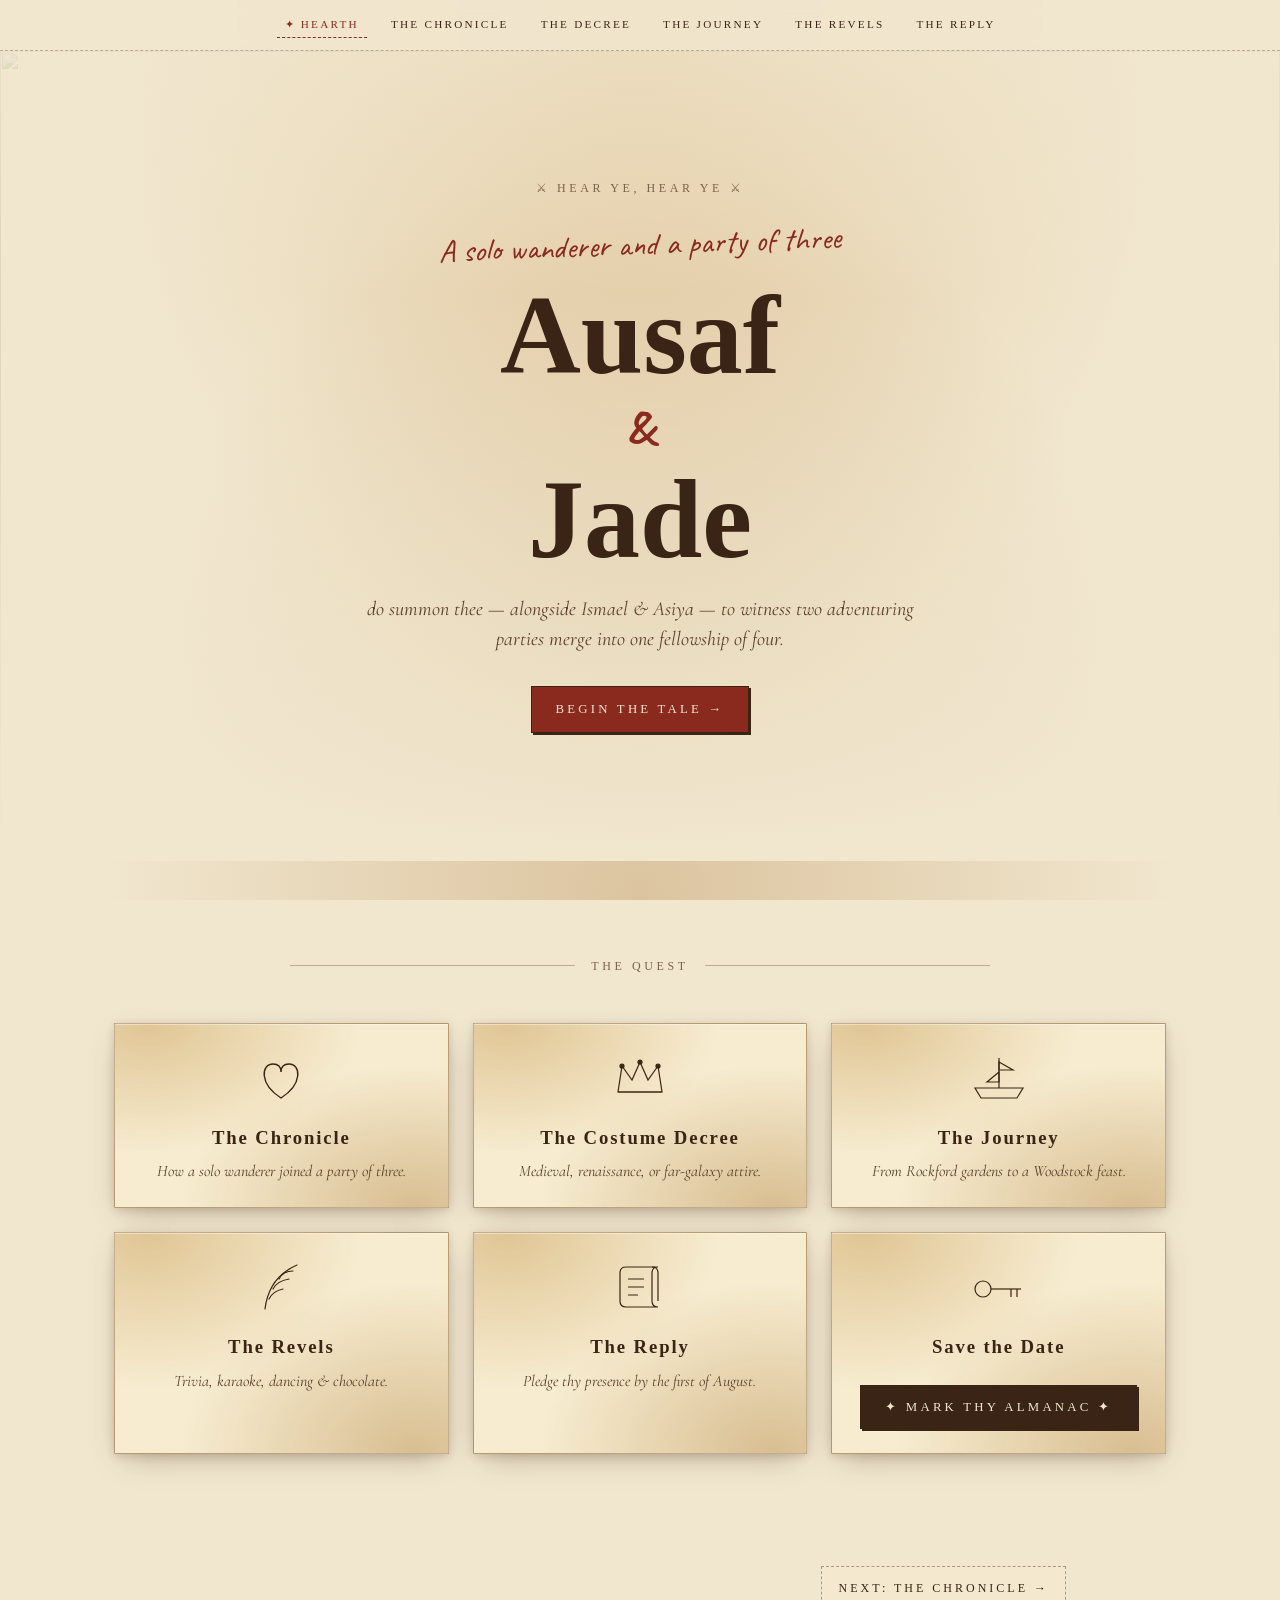
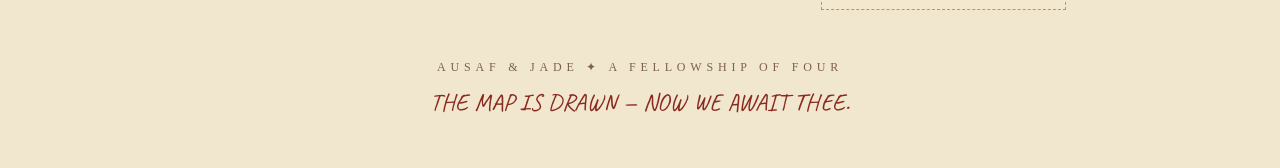
==== index.html @ 03f6eb36 "Add files via upload" ====
<!doctype html>
<html lang="en">
<head>
<meta charset="utf-8" />
<meta name="viewport" content="width=device-width,initial-scale=1" />
<title>Ausaf &amp; Jade — A Quest of Two Parties Becoming One</title>
<meta name="description" content="You are summoned to the costume wedding of Ausaf & Jade. Hand-drawn invitation in the style of a medieval treasure map. RSVP within." />
<link rel="stylesheet" href="styles.css" />
</head>
<body>
<nav class="site-nav"><div class="nav-inner">
  <a href="index.html">✦ Hearth</a>
  <a href="story.html">The Chronicle</a>
  <a href="details.html">The Decree</a>
  <a href="journey.html">The Journey</a>
  <a href="festivities.html">The Revels</a>
  <a href="rsvp.html">The Reply</a>
</div></nav>
<header class="hero">
  <img class="hero-bg" src="assets/treasure-map.jpg" alt="" aria-hidden="true" />
  <div class="hero-overlay"></div>
  <img class="compass" src="assets/compass.png" alt="" aria-hidden="true" />
  <div class="hero-inner">
    <p class="eyebrow mb-3">⚔ HEAR YE, HEAR YE ⚔</p>
    <p class="hand" style="font-size:2rem;transform:rotate(-2deg);margin-bottom:.5rem">A solo wanderer and a party of three</p>
    <h1>Ausaf<span class="amp">&amp;</span>Jade</h1>
    <p class="italic muted" style="font-size:1.25rem;max-width:36rem;margin:1rem auto 0">
      do summon thee — alongside Ismael &amp; Asiya — to witness two adventuring parties merge into one fellowship of four.
    </p>
    <div class="mt-4">
      <a class="btn" href="story.html">Begin the Tale →</a>
    </div>
  </div>
</header>

<section class="page-section container">
  <div class="divider"><span class="line"></span><span class="label">The Quest</span><span class="line"></span></div>
  <div class="grid-3">
    <a href="story.html" class="parchment-card detail-card" style="text-decoration:none;color:inherit">
      <div class="icon" data-sketch="heart"></div>
      <h3>The Chronicle</h3>
      <p class="muted italic">How a solo wanderer joined a party of three.</p>
    </a>
    <a href="details.html" class="parchment-card detail-card" style="text-decoration:none;color:inherit">
      <div class="icon" data-sketch="crown"></div>
      <h3>The Costume Decree</h3>
      <p class="muted italic">Medieval, renaissance, or far-galaxy attire.</p>
    </a>
    <a href="journey.html" class="parchment-card detail-card" style="text-decoration:none;color:inherit">
      <div class="icon" data-sketch="ship"></div>
      <h3>The Journey</h3>
      <p class="muted italic">From Rockford gardens to a Woodstock feast.</p>
    </a>
    <a href="festivities.html" class="parchment-card detail-card" style="text-decoration:none;color:inherit">
      <div class="icon" data-sketch="feather"></div>
      <h3>The Revels</h3>
      <p class="muted italic">Trivia, karaoke, dancing &amp; chocolate.</p>
    </a>
    <a href="rsvp.html" class="parchment-card detail-card" style="text-decoration:none;color:inherit">
      <div class="icon" data-sketch="scroll"></div>
      <h3>The Reply</h3>
      <p class="muted italic">Pledge thy presence by the first of August.</p>
    </a>
    <div class="parchment-card detail-card">
      <div class="icon" data-sketch="key"></div>
      <h3>Save the Date</h3>
      <button class="btn dark mt-2" data-ics>✦ Mark thy Almanac ✦</button>
    </div>
  </div>
</section>

<nav class="page-nav">
  <span></span>
  <a href="story.html">Next: The Chronicle →</a>
</nav>
<footer class="site-footer">Ausaf &amp; Jade ✦ A Fellowship of Four <span class="hand">the map is drawn — now we await thee.</span></footer>
<script src="main.js"></script>
</body></html>
---- styles.css ----
@import url("https://fonts.googleapis.com/css2?family=IM+Fell+English+SC&family=IM+Fell+English:ital@0;1&family=Caveat:wght@400;700&family=Cormorant+Garamond:ital,wght@0,400;0,600;1,400&display=swap");

:root {
  --parchment: #f1e7cf;
  --parchment-deep: #e5d4ad;
  --ink: #3a2415;
  --ink-faded: #5b3f2a;
  --ink-soft: #7d624a;
  --seal: #8a2a1f;
  --font-display: "IM Fell English SC", serif;
  --font-serif: "IM Fell English", "Cormorant Garamond", serif;
  --font-hand: "Caveat", cursive;
}

* { box-sizing: border-box; margin: 0; padding: 0; }
html { scroll-behavior: smooth; }
body {
  font-family: var(--font-serif);
  color: var(--ink);
  background-color: var(--parchment);
  background-image:
    radial-gradient(ellipse at top, rgba(200,150,80,0.35), transparent 60%),
    radial-gradient(ellipse at bottom, rgba(180,130,70,0.35), transparent 60%);
  background-attachment: fixed;
  line-height: 1.5;
  min-height: 100vh;
}
img { max-width: 100%; display: block; }
a { color: var(--seal); }

.font-display { font-family: var(--font-display); }
.font-hand    { font-family: var(--font-hand); }
.font-serif   { font-family: var(--font-serif); }

.container { max-width: 1100px; margin: 0 auto; padding: 0 1.5rem; }
.narrow    { max-width: 720px; margin: 0 auto; padding: 0 1.5rem; }
.center    { text-align: center; }

/* Nav */
.site-nav { position: sticky; top: 0; z-index: 50; background: rgba(241,231,207,0.92); backdrop-filter: blur(6px); border-bottom: 1px dashed rgba(58,36,21,0.3); }
.site-nav .nav-inner { display: flex; flex-wrap: wrap; gap: 1rem; align-items: center; justify-content: center; padding: 0.75rem 1rem; font-family: var(--font-display); letter-spacing: 0.2em; font-size: 0.7rem; text-transform: uppercase; }
.site-nav a { color: var(--ink); text-decoration: none; padding: 0.25rem 0.5rem; border-bottom: 1.5px dashed transparent; }
.site-nav a:hover { border-bottom-color: var(--seal); color: var(--seal); }
.site-nav a.active { color: var(--seal); border-bottom-color: var(--seal); }

/* Cards */
.parchment-card {
  background-color: #f7ecd0;
  background-image:
    radial-gradient(ellipse at 10% 0%, rgba(190,140,60,0.4), transparent 50%),
    radial-gradient(ellipse at 90% 100%, rgba(170,120,50,0.4), transparent 55%);
  border: 1px solid rgba(120,80,40,0.4);
  box-shadow: 0 1px 0 rgba(255,255,255,0.4) inset, 0 10px 30px -10px rgba(60,30,15,0.35), 0 2px 8px rgba(60,30,15,0.15);
  padding: 1.5rem;
}
.ink-border { border: 1.5px solid var(--ink); box-shadow: 2px 2px 0 0 var(--ink); }

h1, h2, h3 { font-family: var(--font-display); color: var(--ink); line-height: 1.05; }
.hand { font-family: var(--font-hand); color: var(--seal); }
.italic { font-style: italic; }
.muted { color: var(--ink-faded); }
.eyebrow { font-family: var(--font-display); text-transform: uppercase; letter-spacing: 0.3em; font-size: 0.75rem; color: var(--ink-soft); }

/* Hero */
.hero { position: relative; min-height: 90vh; display: flex; align-items: center; justify-content: center; text-align: center; padding: 3rem 1.5rem; overflow: hidden; }
.hero-bg { position: absolute; inset: 0; width: 100%; height: 100%; object-fit: cover; opacity: 0.3; mix-blend-mode: multiply; }
.hero-overlay { position: absolute; inset: 0; background: linear-gradient(to bottom, rgba(241,231,207,0.6), transparent 30%, var(--parchment)); }
.hero-inner { position: relative; max-width: 800px; }
.hero h1 { font-size: clamp(3.5rem, 10vw, 7rem); margin: 0.5rem 0; }
.amp { display: block; font-family: var(--font-hand); font-size: 3rem; color: var(--seal); transform: rotate(-3deg); margin: 0.5rem 0; }
.compass { position: absolute; top: 1.5rem; right: 1.5rem; width: 110px; opacity: 0.8; animation: spin 60s linear infinite; }
@keyframes spin { to { transform: rotate(360deg); } }

section.page-section { padding: 4rem 1.5rem; }
.divider { display: flex; align-items: center; gap: 1rem; max-width: 700px; margin: 2rem auto 3rem; }
.divider .line { flex: 1; height: 1px; background: var(--ink); opacity: 0.3; }
.divider .label { font-family: var(--font-display); letter-spacing: 0.3em; text-transform: uppercase; font-size: 0.75rem; color: var(--ink-soft); }

.section-title { font-size: clamp(2rem, 5vw, 3rem); margin-bottom: 0.5rem; }
.section-subtitle { font-family: var(--font-hand); font-size: 1.75rem; color: var(--seal); transform: rotate(-1deg); display: inline-block; }

.grid-3 { display: grid; gap: 1.5rem; grid-template-columns: 1fr; }
@media (min-width: 720px) { .grid-3 { grid-template-columns: repeat(3, 1fr); } }

.story-row { display: grid; gap: 2rem; align-items: center; margin: 3rem 0; }
@media (min-width: 720px) { .story-row { grid-template-columns: 1fr 1fr; } }
.story-row.reverse .text { order: 2; }
.story-row.reverse .art  { order: 1; }

.btn { display: inline-block; cursor: pointer; text-decoration: none; font-family: var(--font-display); letter-spacing: 0.25em; text-transform: uppercase; font-size: 0.8rem; padding: 0.8rem 1.5rem; background: var(--seal); color: var(--parchment); border: 1.5px solid var(--ink); box-shadow: 2px 2px 0 0 var(--ink); transition: transform 0.15s, box-shadow 0.15s; }
.btn:hover { transform: translate(2px,2px); box-shadow: none; }
.btn.ghost { background: transparent; color: var(--ink); }
.btn.dark  { background: var(--ink); color: var(--parchment); }

.page-nav { display: flex; justify-content: space-between; gap: 1rem; margin: 3rem auto 0; max-width: 900px; padding: 0 1.5rem; }
.page-nav a { font-family: var(--font-display); font-size: 0.75rem; letter-spacing: 0.25em; text-transform: uppercase; color: var(--ink); text-decoration: none; padding: 0.75rem 1rem; border: 1.5px dashed rgba(58,36,21,0.4); background: rgba(247,236,208,0.6); }
.page-nav a:hover { border-color: var(--seal); color: var(--seal); }

footer.site-footer { text-align: center; padding: 3rem 1.5rem; font-family: var(--font-display); letter-spacing: 0.4em; text-transform: uppercase; font-size: 0.75rem; color: var(--ink-soft); }
footer .hand { font-size: 1.5rem; margin-top: 0.5rem; display: block; letter-spacing: normal; }

.detail-card { text-align: center; }
.detail-card .icon { width: 64px; height: 64px; margin: 0 auto 1rem; }
.detail-card h3 { margin-bottom: 0.75rem; letter-spacing: 0.1em; }
.detail-card ul { list-style: none; font-style: italic; color: var(--ink-faded); }

/* Journey */
.journey { display: grid; gap: 1.5rem; }
@media (min-width: 900px) { .journey { grid-template-columns: 3fr 2fr; } }
.map-stage { position: relative; aspect-ratio: 4/3; overflow: hidden; }
.map-stage svg.map { position: absolute; inset: 0; width: 100%; height: 100%; color: var(--ink); }
.pin { position: absolute; transform: translate(-50%, -50%); background: none; border: 0; cursor: pointer; padding: 0; transition: transform 0.2s; }
.pin:hover { transform: translate(-50%, -50%) scale(1.1); }
.pin.active { transform: translate(-50%, -50%) scale(1.25); z-index: 5; }
.pin svg { filter: drop-shadow(2px 3px 0 rgba(60,30,15,0.3)); }
.pin .pin-label { position: absolute; bottom: -1.25rem; left: 50%; transform: translateX(-50%) rotate(-2deg); font-family: var(--font-hand); font-size: 1.1rem; color: var(--ink); white-space: nowrap; display: none; }
.pin.active .pin-label { display: block; }

.journey-info dl { margin: 1rem 0; }
.journey-info dt { font-family: var(--font-display); text-transform: uppercase; letter-spacing: 0.2em; font-size: 0.7rem; color: var(--ink-soft); margin-top: 0.5rem; }
.journey-info dd { margin-left: 0; }
.journey-buttons { display: flex; flex-wrap: wrap; gap: 0.5rem; margin-top: 1rem; }
.chip { font-family: var(--font-display); font-size: 0.65rem; letter-spacing: 0.2em; text-transform: uppercase; padding: 0.5rem 0.75rem; cursor: pointer; border: 2px dashed rgba(58,36,21,0.4); background: transparent; color: var(--ink); }
.chip.active { background: var(--ink); color: var(--parchment); border-color: var(--ink); }

/* Festivities */
.acts { list-style: none; display: grid; gap: 1.5rem; max-width: 850px; margin: 0 auto; }
@media (min-width: 720px) { .acts { grid-template-columns: 1fr 1fr; } }
.act { display: flex; gap: 1rem; align-items: flex-start; }
.act .icon { width: 48px; height: 48px; flex-shrink: 0; }
.act .time { font-family: var(--font-display); letter-spacing: 0.25em; font-size: 0.75rem; color: var(--seal); text-transform: uppercase; }
.act .title { font-family: var(--font-display); font-size: 1.4rem; color: var(--ink); }
.act .note { font-family: var(--font-hand); font-size: 1.2rem; color: var(--ink-faded); }

/* RSVP */
form.rsvp { display: grid; gap: 1.5rem; }
form.rsvp .row { display: grid; gap: 1.5rem; }
@media (min-width: 600px) { form.rsvp .row.two { grid-template-columns: 1fr 1fr; } }
form.rsvp label.field-label { display: block; font-family: var(--font-display); text-transform: uppercase; letter-spacing: 0.2em; font-size: 0.7rem; color: var(--ink-soft); margin-bottom: 0.25rem; }
form.rsvp input[type="text"], form.rsvp input[type="email"], form.rsvp input[type="number"], form.rsvp textarea { width: 100%; background: transparent; border: 0; border-bottom: 2px dashed rgba(58,36,21,0.5); font-family: var(--font-hand); font-size: 1.5rem; color: var(--ink); padding: 0.4rem 0; outline: none; transition: border-color 0.2s; }
form.rsvp input:focus, form.rsvp textarea:focus { border-color: var(--seal); }
form.rsvp textarea { resize: vertical; min-height: 5rem; }
.radio-group { display: flex; gap: 1.5rem; padding-top: 0.5rem; font-family: var(--font-hand); font-size: 1.4rem; }
.radio-group label { display: inline-flex; align-items: center; gap: 0.4rem; cursor: pointer; }
.diet-grid { display: flex; flex-wrap: wrap; gap: 0.5rem; padding-top: 0.5rem; }
.diet { font-family: var(--font-hand); font-size: 1.1rem; padding: 0.3rem 0.9rem; border: 2px dashed rgba(58,36,21,0.4); background: transparent; color: var(--ink); cursor: pointer; }
.diet.on { background: var(--seal); color: var(--parchment); border-color: var(--seal); transform: rotate(-1deg); }
.error { color: var(--seal); font-family: var(--font-hand); font-size: 1.2rem; }
.success { text-align: center; padding: 2rem; }
.success .big { font-family: var(--font-hand); font-size: 3rem; color: var(--seal); transform: rotate(-2deg); display: inline-block; }

.hidden { display: none !important; }
.mt-1 { margin-top: 0.5rem; } .mt-2 { margin-top: 1rem; } .mt-3 { margin-top: 1.5rem; } .mt-4 { margin-top: 2rem; }
.mb-1 { margin-bottom: 0.5rem; } .mb-2 { margin-bottom: 1rem; } .mb-3 { margin-bottom: 1.5rem; }
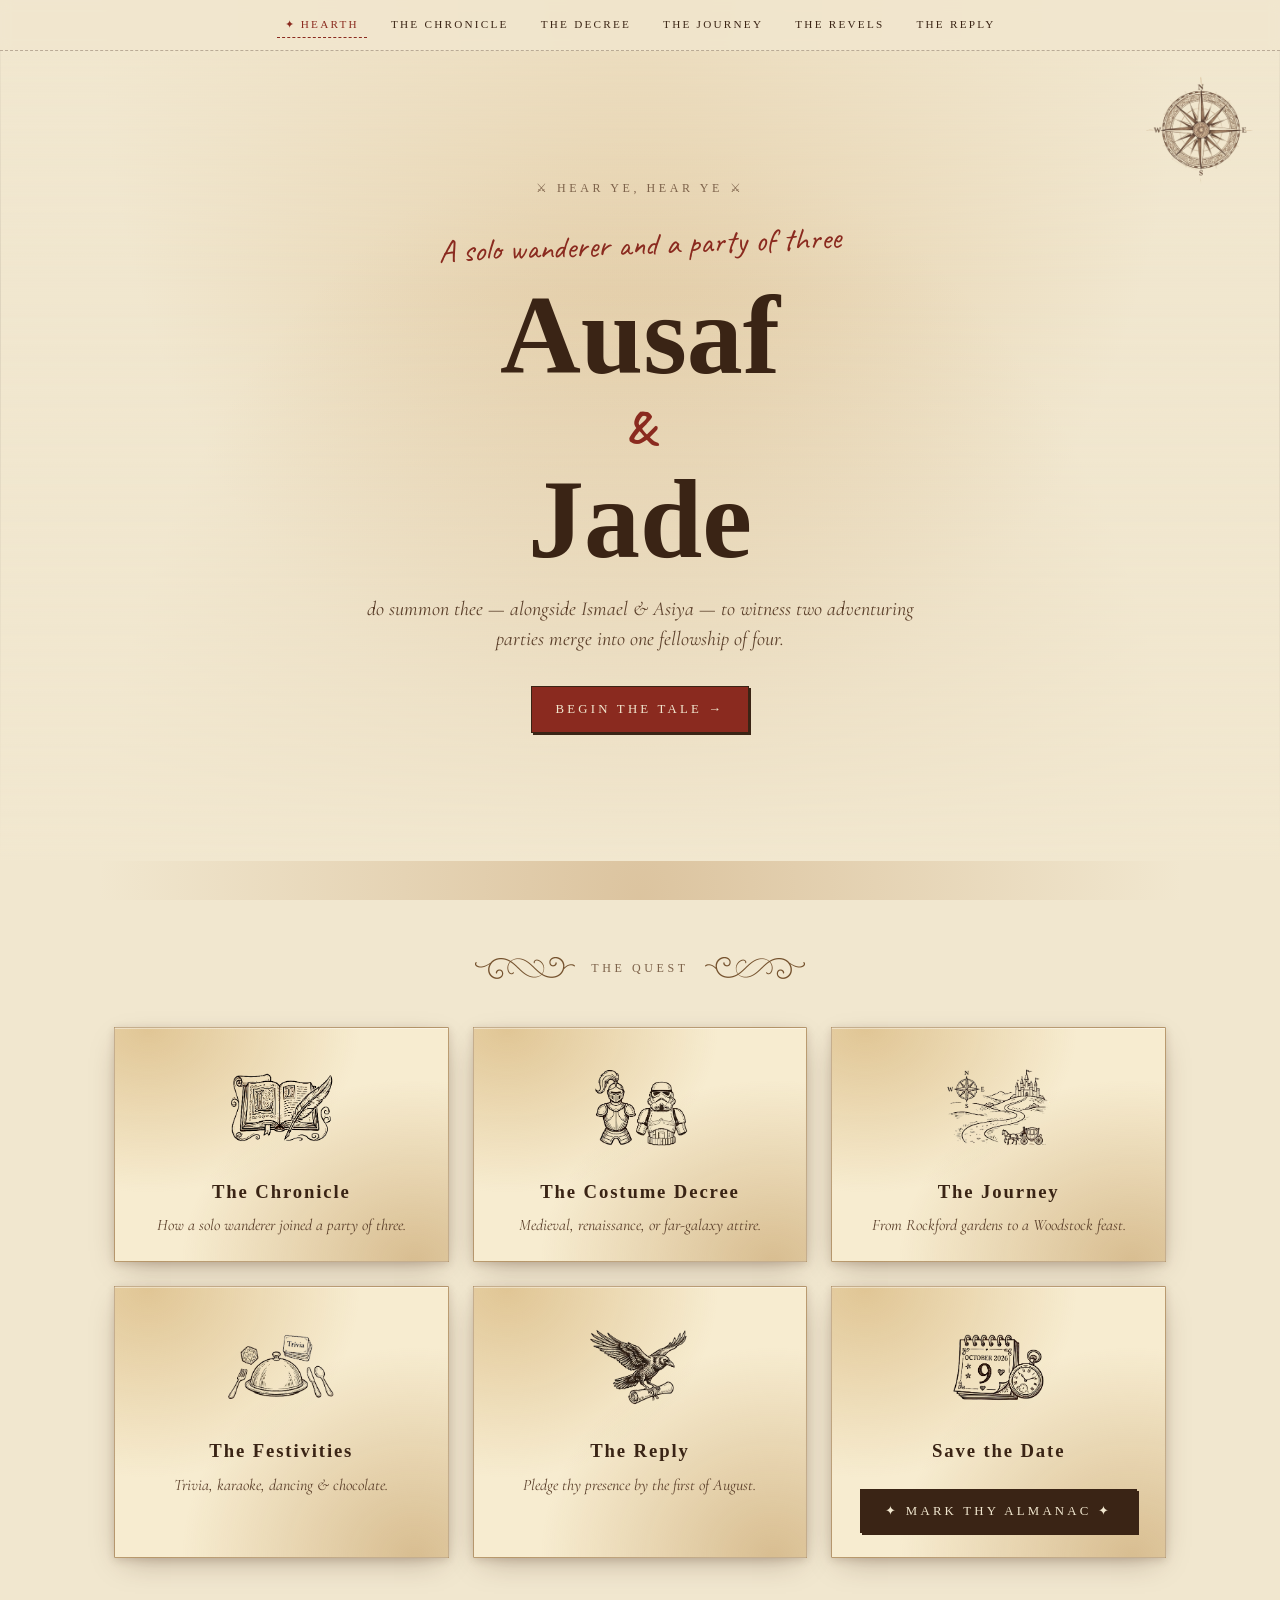
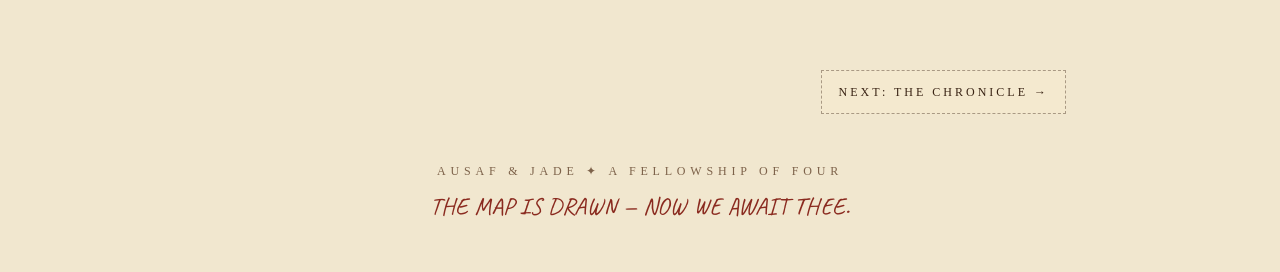
==== commit 9c1375c4: "Update wedding site content" ====
--- a/index.html
+++ b/index.html
@@ -17,7 +17,7 @@
   <a href="rsvp.html">The Reply</a>
 </div></nav>
 <header class="hero">
-  <img class="hero-bg" src="assets/treasure-map.jpg" alt="" aria-hidden="true" />
+  <img class="hero-bg" src="assets/home-map.png" alt="" aria-hidden="true" />
   <div class="hero-overlay"></div>
   <img class="compass" src="assets/compass.png" alt="" aria-hidden="true" />
   <div class="hero-inner">
@@ -34,35 +34,35 @@
 </header>
 
 <section class="page-section container">
-  <div class="divider"><span class="line"></span><span class="label">The Quest</span><span class="line"></span></div>
+  <div class="divider"><img class="line" src="assets/left-line.png" alt="" aria-hidden="true" /><span class="label">The Quest</span><img class="line" src="assets/right-line.png" alt="" aria-hidden="true" /></div>
   <div class="grid-3">
     <a href="story.html" class="parchment-card detail-card" style="text-decoration:none;color:inherit">
-      <div class="icon" data-sketch="heart"></div>
+      <img class="icon" src="assets/lore-symbol.png" alt="" aria-hidden="true" />
       <h3>The Chronicle</h3>
       <p class="muted italic">How a solo wanderer joined a party of three.</p>
     </a>
     <a href="details.html" class="parchment-card detail-card" style="text-decoration:none;color:inherit">
-      <div class="icon" data-sketch="crown"></div>
+      <img class="icon" src="assets/attire-symbol.png" alt="" aria-hidden="true" />
       <h3>The Costume Decree</h3>
       <p class="muted italic">Medieval, renaissance, or far-galaxy attire.</p>
     </a>
     <a href="journey.html" class="parchment-card detail-card" style="text-decoration:none;color:inherit">
-      <div class="icon" data-sketch="ship"></div>
+      <img class="icon" src="assets/journey-symbol.png" alt="" aria-hidden="true" />
       <h3>The Journey</h3>
       <p class="muted italic">From Rockford gardens to a Woodstock feast.</p>
     </a>
     <a href="festivities.html" class="parchment-card detail-card" style="text-decoration:none;color:inherit">
-      <div class="icon" data-sketch="feather"></div>
-      <h3>The Revels</h3>
+      <img class="icon" src="assets/dinner-symbol.png" alt="" aria-hidden="true" />
+      <h3>The Festivities</h3>
       <p class="muted italic">Trivia, karaoke, dancing &amp; chocolate.</p>
     </a>
     <a href="rsvp.html" class="parchment-card detail-card" style="text-decoration:none;color:inherit">
-      <div class="icon" data-sketch="scroll"></div>
+      <img class="icon" src="assets/raven-symbol.png" alt="" aria-hidden="true" />
       <h3>The Reply</h3>
       <p class="muted italic">Pledge thy presence by the first of August.</p>
     </a>
     <div class="parchment-card detail-card">
-      <div class="icon" data-sketch="key"></div>
+      <img class="icon" src="assets/date-symbol.png" alt="" aria-hidden="true" />
       <h3>Save the Date</h3>
       <button class="btn dark mt-2" data-ics>✦ Mark thy Almanac ✦</button>
     </div>
--- a/styles.css
+++ b/styles.css
@@ -52,6 +52,12 @@
   border: 1px solid rgba(120,80,40,0.4);
   box-shadow: 0 1px 0 rgba(255,255,255,0.4) inset, 0 10px 30px -10px rgba(60,30,15,0.35), 0 2px 8px rgba(60,30,15,0.15);
   padding: 1.5rem;
+  transform: translateY(0);
+  transition: transform 0.25s ease, box-shadow 0.25s ease;
+}
+.parchment-card:hover {
+  transform: translateY(-10px);
+  box-shadow: 0 1px 0 rgba(255,255,255,0.4) inset, 0 20px 40px -10px rgba(60,30,15,0.25), 0 8px 20px rgba(60,30,15,0.12);
 }
 .ink-border { border: 1.5px solid var(--ink); box-shadow: 2px 2px 0 0 var(--ink); }
 
@@ -63,7 +69,7 @@
 
 /* Hero */
 .hero { position: relative; min-height: 90vh; display: flex; align-items: center; justify-content: center; text-align: center; padding: 3rem 1.5rem; overflow: hidden; }
-.hero-bg { position: absolute; inset: 0; width: 100%; height: 100%; object-fit: cover; opacity: 0.3; mix-blend-mode: multiply; }
+.hero-bg { position: absolute; inset: 0; width: 100%; height: 130%; top: -15%; object-fit: cover; opacity: 0.3; mix-blend-mode: multiply; will-change: transform; }
 .hero-overlay { position: absolute; inset: 0; background: linear-gradient(to bottom, rgba(241,231,207,0.6), transparent 30%, var(--parchment)); }
 .hero-inner { position: relative; max-width: 800px; }
 .hero h1 { font-size: clamp(3.5rem, 10vw, 7rem); margin: 0.5rem 0; }
@@ -72,9 +78,9 @@
 @keyframes spin { to { transform: rotate(360deg); } }
 
 section.page-section { padding: 4rem 1.5rem; }
-.divider { display: flex; align-items: center; gap: 1rem; max-width: 700px; margin: 2rem auto 3rem; }
-.divider .line { flex: 1; height: 1px; background: var(--ink); opacity: 0.3; }
-.divider .label { font-family: var(--font-display); letter-spacing: 0.3em; text-transform: uppercase; font-size: 0.75rem; color: var(--ink-soft); }
+.divider { display: flex; align-items: center; justify-content: center; gap: 1rem; max-width: 700px; margin: 2rem auto 3rem; }
+.divider .line { width: 100px; height: auto; display: block; opacity: 0.85; flex-shrink: 0; }
+.divider .label { font-family: var(--font-display); letter-spacing: 0.3em; text-transform: uppercase; font-size: 0.75rem; color: var(--ink-soft); text-align: center; }
 
 .section-title { font-size: clamp(2rem, 5vw, 3rem); margin-bottom: 0.5rem; }
 .section-subtitle { font-family: var(--font-hand); font-size: 1.75rem; color: var(--seal); transform: rotate(-1deg); display: inline-block; }
@@ -100,14 +106,24 @@
 footer .hand { font-size: 1.5rem; margin-top: 0.5rem; display: block; letter-spacing: normal; }
 
 .detail-card { text-align: center; }
-.detail-card .icon { width: 64px; height: 64px; margin: 0 auto 1rem; }
+.detail-card .icon { width: 110px; height: 110px; margin: 0 auto 1.25rem; object-fit: contain; display: block; }
 .detail-card h3 { margin-bottom: 0.75rem; letter-spacing: 0.1em; }
 .detail-card ul { list-style: none; font-style: italic; color: var(--ink-faded); }
+
+.family-img {
+  transform: rotate(8deg);
+  filter: drop-shadow(2px 3px 0 rgba(60,30,15,0.2));
+  transition: transform 0.3s ease, filter 0.3s ease;
+}
+.family-img:hover {
+  transform: rotate(-5deg);
+  filter: drop-shadow(4px 8px 5px rgba(60,30,15,0.45));
+}
 
 /* Journey */
 .journey { display: grid; gap: 1.5rem; }
 @media (min-width: 900px) { .journey { grid-template-columns: 3fr 2fr; } }
-.map-stage { position: relative; aspect-ratio: 4/3; overflow: hidden; }
+.map-stage { position: relative; overflow: hidden; }
 .map-stage svg.map { position: absolute; inset: 0; width: 100%; height: 100%; color: var(--ink); }
 .pin { position: absolute; transform: translate(-50%, -50%); background: none; border: 0; cursor: pointer; padding: 0; transition: transform 0.2s; }
 .pin:hover { transform: translate(-50%, -50%) scale(1.1); }
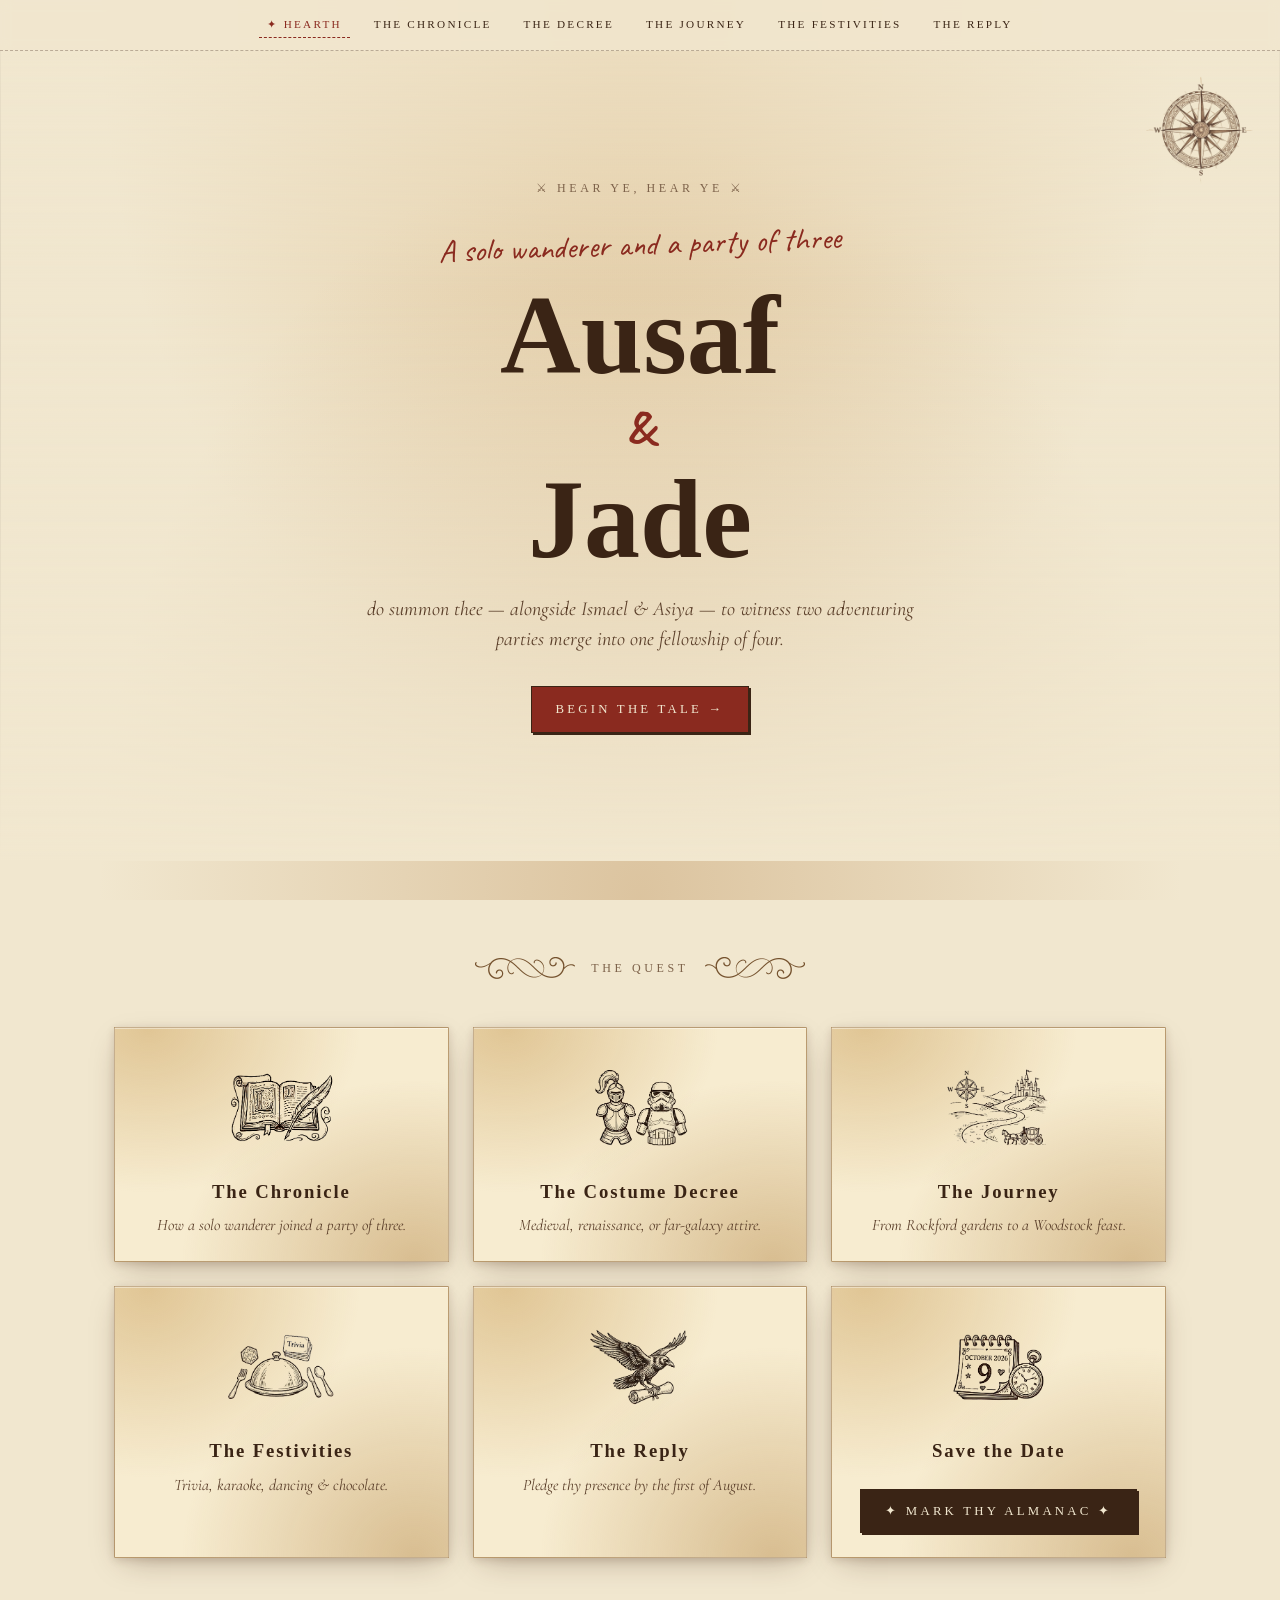
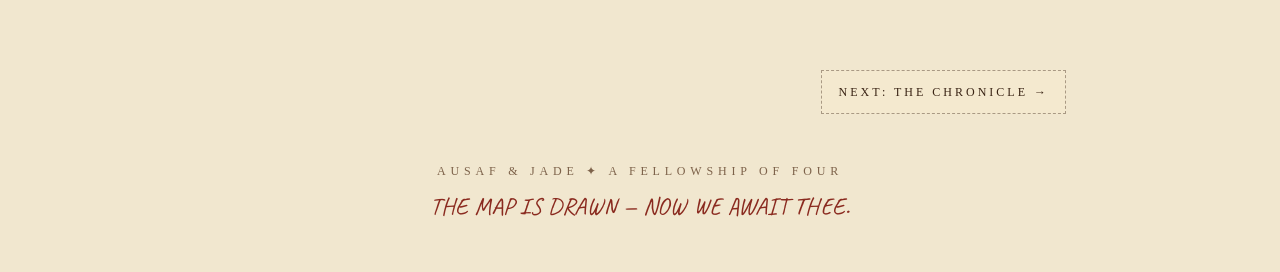
==== commit fd8f006d: "changed icons" ====
--- a/index.html
+++ b/index.html
@@ -13,7 +13,7 @@
   <a href="story.html">The Chronicle</a>
   <a href="details.html">The Decree</a>
   <a href="journey.html">The Journey</a>
-  <a href="festivities.html">The Revels</a>
+  <a href="festivities.html">THE FESTIVITIES</a>
   <a href="rsvp.html">The Reply</a>
 </div></nav>
 <header class="hero">
--- a/styles.css
+++ b/styles.css
@@ -143,10 +143,12 @@
 .acts { list-style: none; display: grid; gap: 1.5rem; max-width: 850px; margin: 0 auto; }
 @media (min-width: 720px) { .acts { grid-template-columns: 1fr 1fr; } }
 .act { display: flex; gap: 1rem; align-items: flex-start; }
-.act .icon { width: 48px; height: 48px; flex-shrink: 0; }
+.act .icon { width: 48px; height: 48px; flex-shrink: 0; object-fit: contain; }
 .act .time { font-family: var(--font-display); letter-spacing: 0.25em; font-size: 0.75rem; color: var(--seal); text-transform: uppercase; }
 .act .title { font-family: var(--font-display); font-size: 1.4rem; color: var(--ink); }
 .act .note { font-family: var(--font-hand); font-size: 1.2rem; color: var(--ink-faded); }
+.story-img-3 { transform: rotateZ(-8deg); transition: transform 0.3s ease; }
+.story-img-3:hover { transform: rotateZ(10deg); }
 
 /* RSVP */
 form.rsvp { display: grid; gap: 1.5rem; }
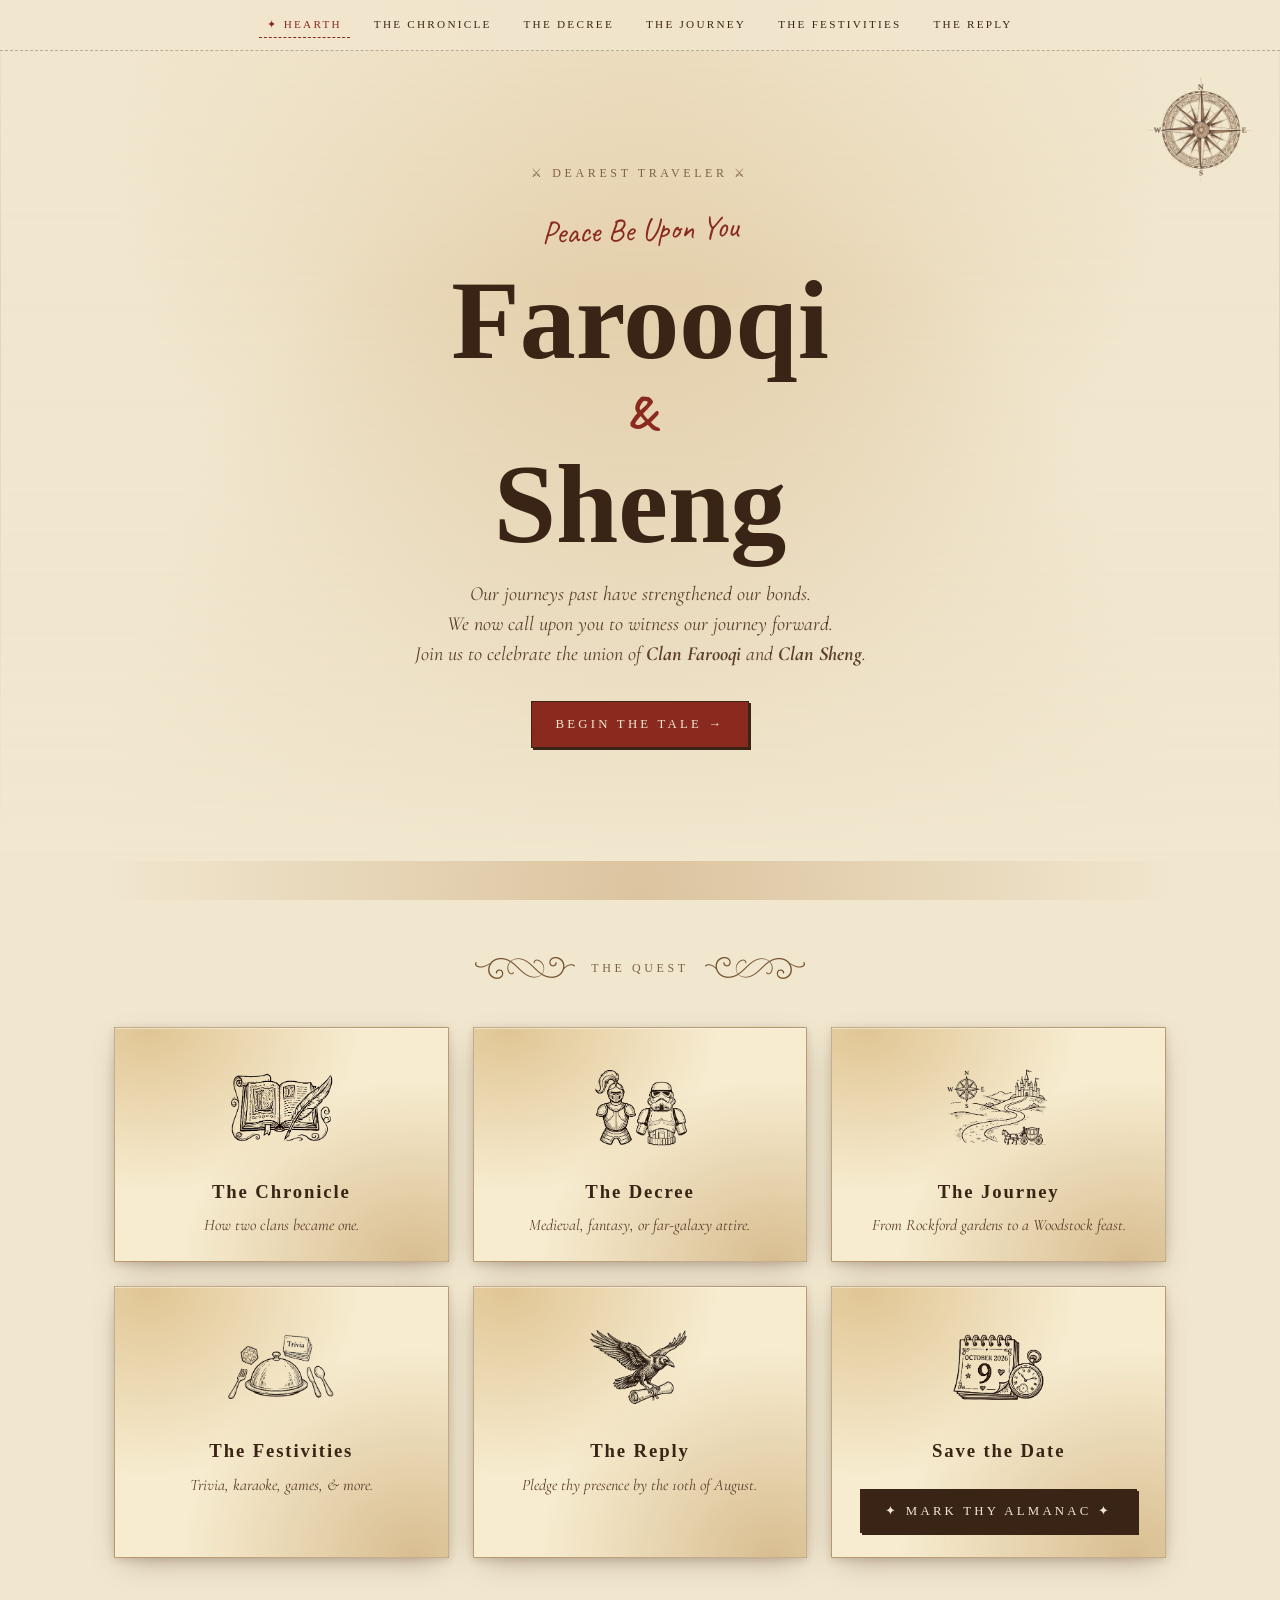
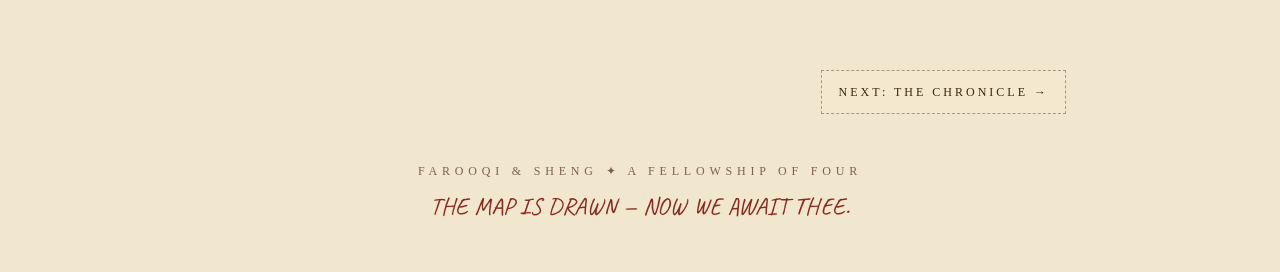
==== commit 6505f603: "finalizing edits 01" ====
--- a/index.html
+++ b/index.html
@@ -3,8 +3,8 @@
 <head>
 <meta charset="utf-8" />
 <meta name="viewport" content="width=device-width,initial-scale=1" />
-<title>Ausaf &amp; Jade — A Quest of Two Parties Becoming One</title>
-<meta name="description" content="You are summoned to the costume wedding of Ausaf & Jade. Hand-drawn invitation in the style of a medieval treasure map. RSVP within." />
+<title>Farooqi &amp; Sheng — A Quest of Two Parties Becoming One</title>
+<meta name="description" content="You are summoned to the costume wedding of Farooqi & Sheng. Hand-drawn invitation in the style of a medieval treasure map. RSVP within." />
 <link rel="stylesheet" href="styles.css" />
 </head>
 <body>
@@ -21,11 +21,12 @@
   <div class="hero-overlay"></div>
   <img class="compass" src="assets/compass.png" alt="" aria-hidden="true" />
   <div class="hero-inner">
-    <p class="eyebrow mb-3">⚔ HEAR YE, HEAR YE ⚔</p>
-    <p class="hand" style="font-size:2rem;transform:rotate(-2deg);margin-bottom:.5rem">A solo wanderer and a party of three</p>
-    <h1>Ausaf<span class="amp">&amp;</span>Jade</h1>
+    <p class="eyebrow mb-3">⚔ DEAREST TRAVELER ⚔</p>
+    <p class="hand" style="font-size:2rem;transform:rotate(-2deg);margin-bottom:.5rem">Peace Be Upon You</p>
+    <h1>Farooqi<span class="amp">&amp;</span>Sheng</h1>
     <p class="italic muted" style="font-size:1.25rem;max-width:36rem;margin:1rem auto 0">
-      do summon thee — alongside Ismael &amp; Asiya — to witness two adventuring parties merge into one fellowship of four.
+      Our journeys past have strengthened our bonds.<br> We now call upon you to witness our journey forward.
+      <br> Join us to celebrate the union of <b>Clan Farooqi</b> and <b>Clan Sheng</b>. 
     </p>
     <div class="mt-4">
       <a class="btn" href="story.html">Begin the Tale →</a>
@@ -39,12 +40,12 @@
     <a href="story.html" class="parchment-card detail-card" style="text-decoration:none;color:inherit">
       <img class="icon" src="assets/lore-symbol.png" alt="" aria-hidden="true" />
       <h3>The Chronicle</h3>
-      <p class="muted italic">How a solo wanderer joined a party of three.</p>
+      <p class="muted italic">How two clans became one.</p>
     </a>
     <a href="details.html" class="parchment-card detail-card" style="text-decoration:none;color:inherit">
       <img class="icon" src="assets/attire-symbol.png" alt="" aria-hidden="true" />
-      <h3>The Costume Decree</h3>
-      <p class="muted italic">Medieval, renaissance, or far-galaxy attire.</p>
+      <h3>The Decree</h3>
+      <p class="muted italic">Medieval, fantasy, or far-galaxy attire.</p>
     </a>
     <a href="journey.html" class="parchment-card detail-card" style="text-decoration:none;color:inherit">
       <img class="icon" src="assets/journey-symbol.png" alt="" aria-hidden="true" />
@@ -54,12 +55,12 @@
     <a href="festivities.html" class="parchment-card detail-card" style="text-decoration:none;color:inherit">
       <img class="icon" src="assets/dinner-symbol.png" alt="" aria-hidden="true" />
       <h3>The Festivities</h3>
-      <p class="muted italic">Trivia, karaoke, dancing &amp; chocolate.</p>
+      <p class="muted italic">Trivia, karaoke, games, &amp; more.</p>
     </a>
     <a href="rsvp.html" class="parchment-card detail-card" style="text-decoration:none;color:inherit">
       <img class="icon" src="assets/raven-symbol.png" alt="" aria-hidden="true" />
       <h3>The Reply</h3>
-      <p class="muted italic">Pledge thy presence by the first of August.</p>
+      <p class="muted italic">Pledge thy presence by the 10th of August.</p>
     </a>
     <div class="parchment-card detail-card">
       <img class="icon" src="assets/date-symbol.png" alt="" aria-hidden="true" />
@@ -73,6 +74,6 @@
   <span></span>
   <a href="story.html">Next: The Chronicle →</a>
 </nav>
-<footer class="site-footer">Ausaf &amp; Jade ✦ A Fellowship of Four <span class="hand">the map is drawn — now we await thee.</span></footer>
+<footer class="site-footer">Farooqi &amp; Sheng ✦ A Fellowship of Four <span class="hand">the map is drawn — now we await thee.</span></footer>
 <script src="main.js"></script>
 </body></html>
--- a/styles.css
+++ b/styles.css
@@ -26,7 +26,8 @@
   min-height: 100vh;
 }
 img { max-width: 100%; display: block; }
-a { color: var(--seal); }
+a { color: var(--seal); text-decoration: none; }
+a:hover { text-decoration: underline; }
 
 .font-display { font-family: var(--font-display); }
 .font-hand    { font-family: var(--font-hand); }
@@ -40,7 +41,7 @@
 .site-nav { position: sticky; top: 0; z-index: 50; background: rgba(241,231,207,0.92); backdrop-filter: blur(6px); border-bottom: 1px dashed rgba(58,36,21,0.3); }
 .site-nav .nav-inner { display: flex; flex-wrap: wrap; gap: 1rem; align-items: center; justify-content: center; padding: 0.75rem 1rem; font-family: var(--font-display); letter-spacing: 0.2em; font-size: 0.7rem; text-transform: uppercase; }
 .site-nav a { color: var(--ink); text-decoration: none; padding: 0.25rem 0.5rem; border-bottom: 1.5px dashed transparent; }
-.site-nav a:hover { border-bottom-color: var(--seal); color: var(--seal); }
+.site-nav a:hover { border-bottom-color: var(--seal); color: var(--seal); text-decoration: none; }
 .site-nav a.active { color: var(--seal); border-bottom-color: var(--seal); }
 
 /* Cards */
@@ -88,19 +89,22 @@
 .grid-3 { display: grid; gap: 1.5rem; grid-template-columns: 1fr; }
 @media (min-width: 720px) { .grid-3 { grid-template-columns: repeat(3, 1fr); } }
 
+.grid-2 { display: grid; gap: 1.5rem; grid-template-columns: 1fr; }
+@media (min-width: 720px) { .grid-2 { grid-template-columns: repeat(2, 1fr); } }
+
 .story-row { display: grid; gap: 2rem; align-items: center; margin: 3rem 0; }
 @media (min-width: 720px) { .story-row { grid-template-columns: 1fr 1fr; } }
 .story-row.reverse .text { order: 2; }
 .story-row.reverse .art  { order: 1; }
 
 .btn { display: inline-block; cursor: pointer; text-decoration: none; font-family: var(--font-display); letter-spacing: 0.25em; text-transform: uppercase; font-size: 0.8rem; padding: 0.8rem 1.5rem; background: var(--seal); color: var(--parchment); border: 1.5px solid var(--ink); box-shadow: 2px 2px 0 0 var(--ink); transition: transform 0.15s, box-shadow 0.15s; }
-.btn:hover { transform: translate(2px,2px); box-shadow: none; }
+.btn:hover { transform: translate(2px,2px); box-shadow: none; text-decoration: none; }
 .btn.ghost { background: transparent; color: var(--ink); }
 .btn.dark  { background: var(--ink); color: var(--parchment); }
 
 .page-nav { display: flex; justify-content: space-between; gap: 1rem; margin: 3rem auto 0; max-width: 900px; padding: 0 1.5rem; }
 .page-nav a { font-family: var(--font-display); font-size: 0.75rem; letter-spacing: 0.25em; text-transform: uppercase; color: var(--ink); text-decoration: none; padding: 0.75rem 1rem; border: 1.5px dashed rgba(58,36,21,0.4); background: rgba(247,236,208,0.6); }
-.page-nav a:hover { border-color: var(--seal); color: var(--seal); }
+.page-nav a:hover { border-color: var(--seal); color: var(--seal); text-decoration: none; }
 
 footer.site-footer { text-align: center; padding: 3rem 1.5rem; font-family: var(--font-display); letter-spacing: 0.4em; text-transform: uppercase; font-size: 0.75rem; color: var(--ink-soft); }
 footer .hand { font-size: 1.5rem; margin-top: 0.5rem; display: block; letter-spacing: normal; }
@@ -109,8 +113,14 @@
 .detail-card .icon { width: 110px; height: 110px; margin: 0 auto 1.25rem; object-fit: contain; display: block; }
 .detail-card h3 { margin-bottom: 0.75rem; letter-spacing: 0.1em; }
 .detail-card ul { list-style: none; font-style: italic; color: var(--ink-faded); }
+.detail-card p.hand-note { font-style: italic; color: var(--ink-faded); }
+.detail-card .icon-row { display: flex; justify-content: center; gap: 1.5rem; margin: 0 auto 1.25rem; }
+.detail-card .icon-row .icon { margin: 0; }
 
 .family-img {
+  width: 100%;
+  max-width: min(320px, 100%);
+  height: auto;
   transform: rotate(8deg);
   filter: drop-shadow(2px 3px 0 rgba(60,30,15,0.2));
   transition: transform 0.3s ease, filter 0.3s ease;
@@ -140,14 +150,27 @@
 .chip.active { background: var(--ink); color: var(--parchment); border-color: var(--ink); }
 
 /* Festivities */
-.acts { list-style: none; display: grid; gap: 1.5rem; max-width: 850px; margin: 0 auto; }
-@media (min-width: 720px) { .acts { grid-template-columns: 1fr 1fr; } }
+.acts { list-style: none; display: grid; gap: 1.5rem; max-width: 640px; margin: 0 auto; }
 .act { display: flex; gap: 1rem; align-items: flex-start; }
 .act .icon { width: 48px; height: 48px; flex-shrink: 0; object-fit: contain; }
 .act .time { font-family: var(--font-display); letter-spacing: 0.25em; font-size: 0.75rem; color: var(--seal); text-transform: uppercase; }
 .act .title { font-family: var(--font-display); font-size: 1.4rem; color: var(--ink); }
 .act .note { font-family: var(--font-hand); font-size: 1.2rem; color: var(--ink-faded); }
-.story-img-3 { transform: rotateZ(-8deg); transition: transform 0.3s ease; }
+
+.act.act-special {
+  background-color: #8a5650;
+  background-image: none;
+  border-color: rgba(0,0,0,0.15);
+  padding: 0.65rem 1.5rem;
+  box-shadow: 0 1px 0 rgba(255,255,255,0.15) inset, 0 4px 10px rgba(60,20,15,0.15);
+}
+.act.act-special:hover { transform: none; box-shadow: 0 1px 0 rgba(255,255,255,0.15) inset, 0 4px 10px rgba(60,20,15,0.15); }
+.act.act-special > div { display: flex; flex-direction: column; gap: 0.15rem; }
+.act.act-special .time { color: rgba(255,255,255,0.7); font-size: 0.65rem; line-height: 1.2; }
+.act.act-special .title { color: rgba(255,255,255,0.92); font-size: 1.1rem; line-height: 1.2; }
+.act.act-special .note { color: rgba(255,255,255,0.65); font-size: 1rem; line-height: 1.2; }
+.story-img-3 { max-width: min(480px, 100%); transform: rotateZ(-8deg); transition: transform 0.3s ease; }
+@media (min-width: 720px) { .story-img-2 { max-width: min(448px, 100%); } }
 .story-img-3:hover { transform: rotateZ(10deg); }
 
 /* RSVP */
@@ -160,9 +183,6 @@
 form.rsvp textarea { resize: vertical; min-height: 5rem; }
 .radio-group { display: flex; gap: 1.5rem; padding-top: 0.5rem; font-family: var(--font-hand); font-size: 1.4rem; }
 .radio-group label { display: inline-flex; align-items: center; gap: 0.4rem; cursor: pointer; }
-.diet-grid { display: flex; flex-wrap: wrap; gap: 0.5rem; padding-top: 0.5rem; }
-.diet { font-family: var(--font-hand); font-size: 1.1rem; padding: 0.3rem 0.9rem; border: 2px dashed rgba(58,36,21,0.4); background: transparent; color: var(--ink); cursor: pointer; }
-.diet.on { background: var(--seal); color: var(--parchment); border-color: var(--seal); transform: rotate(-1deg); }
 .error { color: var(--seal); font-family: var(--font-hand); font-size: 1.2rem; }
 .success { text-align: center; padding: 2rem; }
 .success .big { font-family: var(--font-hand); font-size: 3rem; color: var(--seal); transform: rotate(-2deg); display: inline-block; }
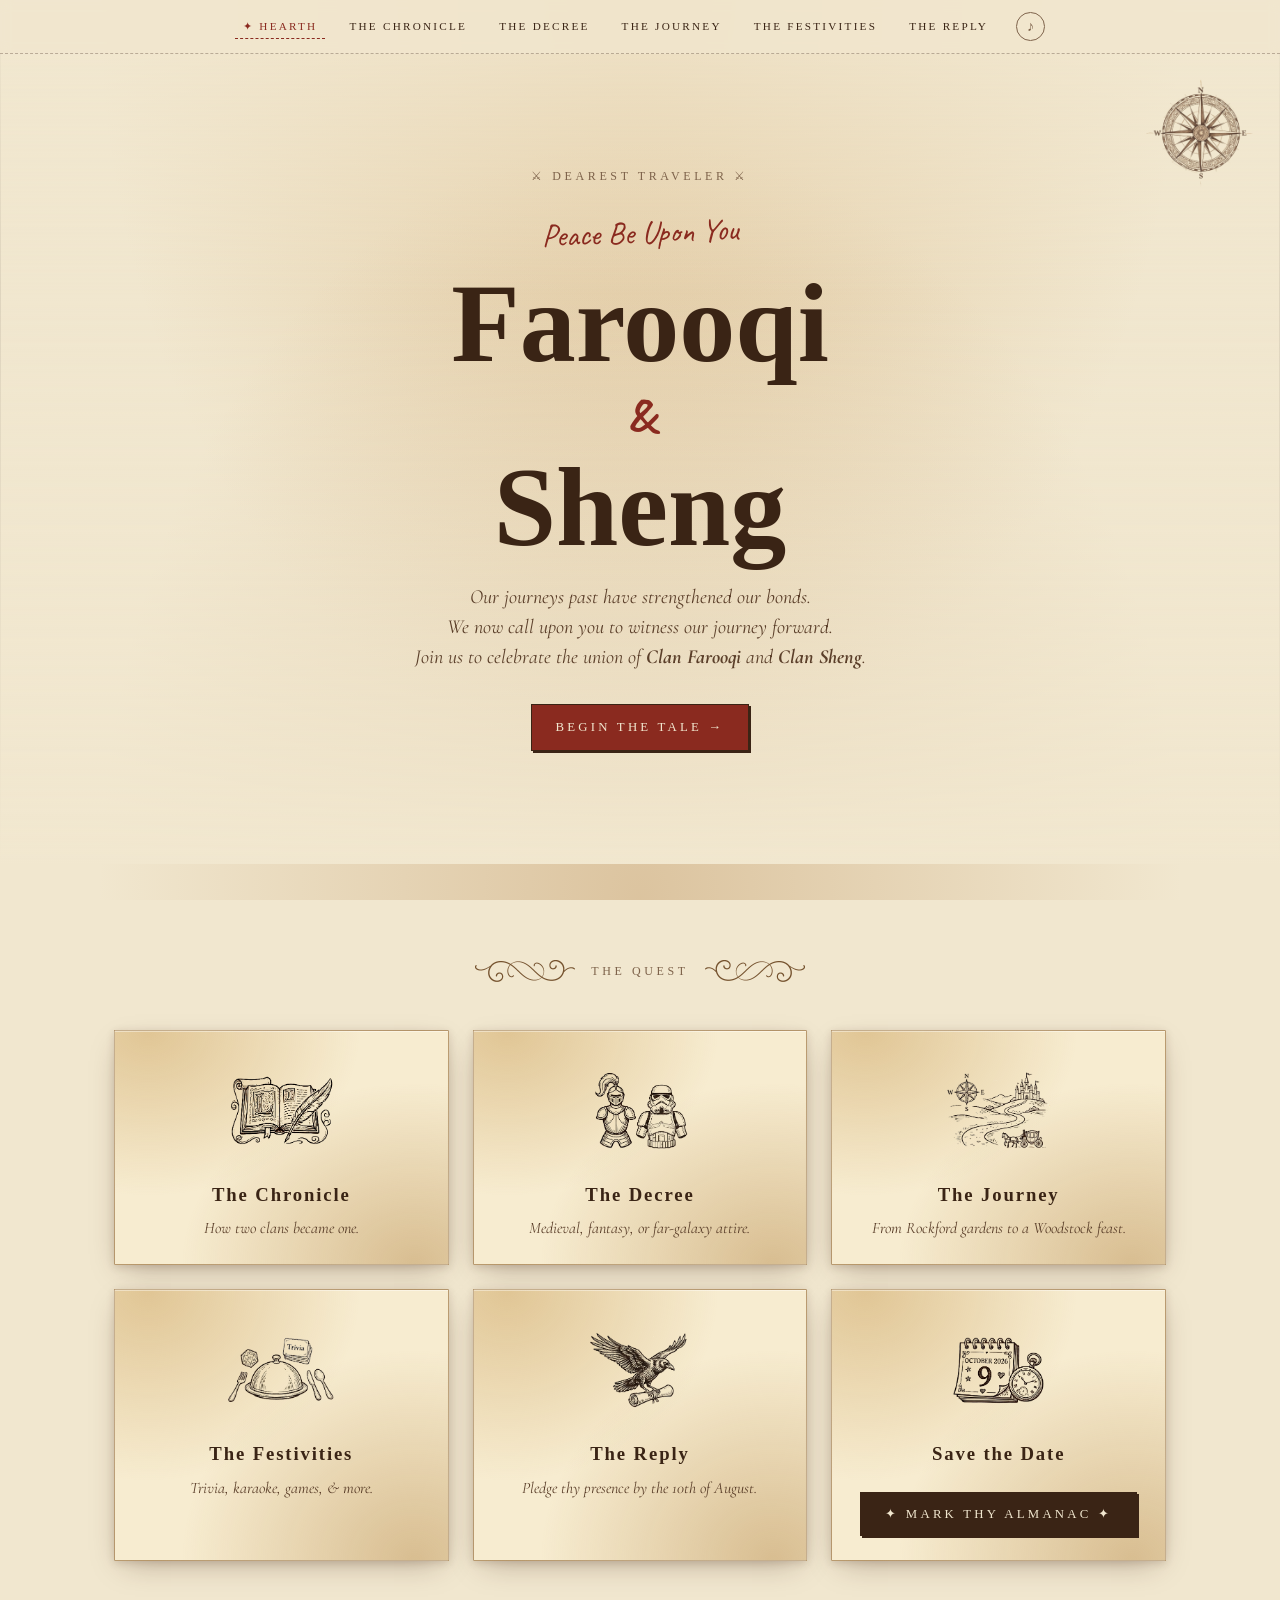
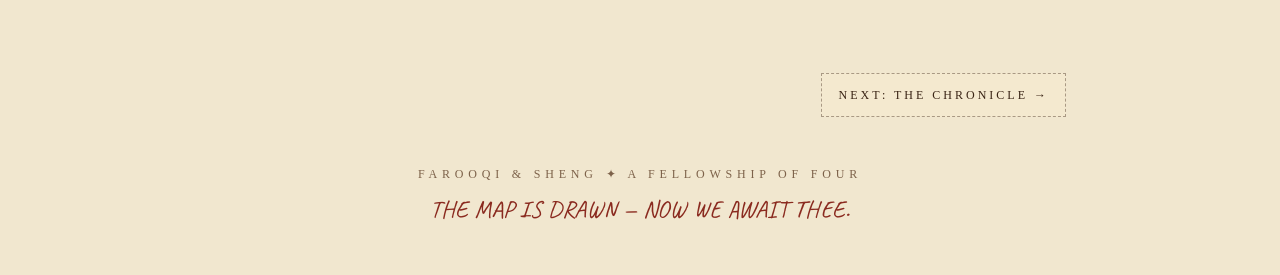
==== commit ab93f21e: "08" ====
--- a/index.html
+++ b/index.html
@@ -8,6 +8,7 @@
 <link rel="stylesheet" href="styles.css" />
 </head>
 <body>
+<audio id="bg-music" src="assets/med-dance.mp3" loop preload="auto"></audio>
 <nav class="site-nav"><div class="nav-inner">
   <a href="index.html">✦ Hearth</a>
   <a href="story.html">The Chronicle</a>
@@ -15,6 +16,7 @@
   <a href="journey.html">The Journey</a>
   <a href="festivities.html">THE FESTIVITIES</a>
   <a href="rsvp.html">The Reply</a>
+  <button id="music-toggle" class="music-toggle" type="button" aria-label="Toggle background music">&#9834;</button>
 </div></nav>
 <header class="hero">
   <img class="hero-bg" src="assets/home-map.png" alt="" aria-hidden="true" />
--- a/styles.css
+++ b/styles.css
@@ -43,6 +43,9 @@
 .site-nav a { color: var(--ink); text-decoration: none; padding: 0.25rem 0.5rem; border-bottom: 1.5px dashed transparent; }
 .site-nav a:hover { border-bottom-color: var(--seal); color: var(--seal); text-decoration: none; }
 .site-nav a.active { color: var(--seal); border-bottom-color: var(--seal); }
+.music-toggle { display: inline-flex; align-items: center; justify-content: center; width: 1.8rem; height: 1.8rem; margin-left: 0.25rem; padding: 0; border: 1.5px solid var(--ink-soft); border-radius: 50%; background: transparent; color: var(--ink-soft); font-size: 0.9rem; line-height: 1; cursor: pointer; transition: color 0.2s, border-color 0.2s; }
+.music-toggle:hover { color: var(--seal); border-color: var(--seal); }
+.music-toggle.playing { color: var(--seal); border-color: var(--seal); }
 
 /* Cards */
 .parchment-card {
@@ -71,7 +74,7 @@
 /* Hero */
 .hero { position: relative; min-height: 90vh; display: flex; align-items: center; justify-content: center; text-align: center; padding: 3rem 1.5rem; overflow: hidden; }
 .hero-bg { position: absolute; inset: 0; width: 100%; height: 130%; top: -15%; object-fit: cover; opacity: 0.3; mix-blend-mode: multiply; will-change: transform; }
-.hero-overlay { position: absolute; inset: 0; background: linear-gradient(to bottom, rgba(241,231,207,0.6), transparent 30%, var(--parchment)); }
+.hero-overlay { position: absolute; inset: 0; background: linear-gradient(to bottom, rgba(241,231,207,0.7), transparent 30%, var(--parchment)); }
 .hero-inner { position: relative; max-width: 800px; }
 .hero h1 { font-size: clamp(3.5rem, 10vw, 7rem); margin: 0.5rem 0; }
 .amp { display: block; font-family: var(--font-hand); font-size: 3rem; color: var(--seal); transform: rotate(-3deg); margin: 0.5rem 0; }
